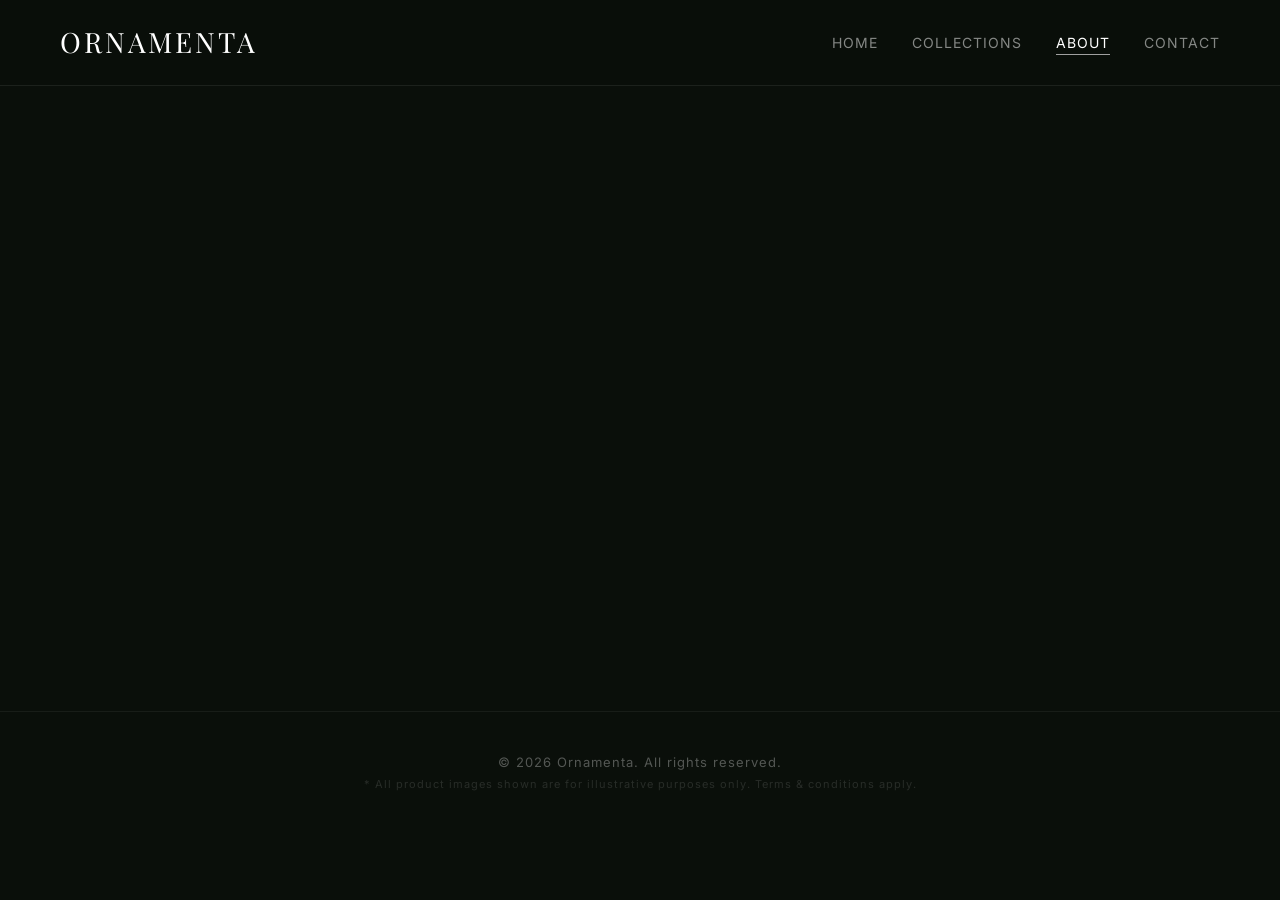
==== about.html @ ed1fb710 "Subpages has been added to the file" ====
<!DOCTYPE html>
<html lang="en">

<head>
    <meta charset="UTF-8">
    <title>Ornamenta — About</title>
    <meta name="description"
        content="The story behind Ornamenta — crafted for men who value identity, precision, and timeless design.">
    <meta name="viewport" content="width=device-width, initial-scale=1.0">
    <link
        href="https://fonts.googleapis.com/css2?family=Playfair+Display:wght@500;700&family=Inter:wght@300;400;500&display=swap"
        rel="stylesheet">
    <link rel="stylesheet" href="style.css">
    <link rel="stylesheet" href="about.css">
</head>

<body>

    <header>
        <div class="logo"><a href="index.html">ORNAMENTA</a></div>
        <nav>
            <a href="home.html">Home</a>
            <a href="collection.html">Collections</a>
            <a href="about.html" class="active">About</a>
            <a href="contact.html">Contact</a>
        </nav>
    </header>

    <!-- About Hero -->
    <section class="about-hero">
        <div class="fade-in">
            <h1>Our Story</h1>
            <p class="about-intro">
                Ornamenta was born from a single belief — that jewelry isn't just for decoration;
                it's an extension of identity. We design for men who move with intention, who value
                craft over hype, and who wear pieces that mean something.
            </p>
        </div>
    </section>

    <!-- Values -->
    <section class="values-section">
        <h2 class="section-title fade-in">What We Stand For</h2>
        <div class="values-grid">
            <div class="value-card fade-in">
                <div class="value-icon">⚒</div>
                <h3>Craftsmanship</h3>
                <p>Each piece passes through the hands of master artisans. No shortcuts, no mass production — just
                    honest, meticulous work.</p>
            </div>
            <div class="value-card fade-in">
                <div class="value-icon">♻</div>
                <h3>Sustainability</h3>
                <p>We source responsibly and design to last. Our packaging is 100% recycled, and our metals are
                    conflict-free.</p>
            </div>
            <div class="value-card fade-in">
                <div class="value-icon">◆</div>
                <h3>Identity</h3>
                <p>Ornamenta doesn't follow trends. We create symbols — pieces that become part of who you are.</p>
            </div>
        </div>
    </section>

    <!-- Founder -->
    <section class="founder-section fade-in">
        <div class="founder-content">
            <h2 class="section-title">Meet the Vision</h2>
            <p>
                "I started Ornamenta because I couldn't find jewelry that matched how I wanted
                to show up in the world — bold but understated, masculine but refined. Every
                piece we make carries that tension, that balance. That's what makes it ours."
            </p>
            <span class="founder-name">— The Founder</span>
        </div>
    </section>

    <footer>
        © 2026 Ornamenta. All rights reserved.<br>
        <span style="font-size: 11px; opacity: 0.4;">* All product images shown are for illustrative purposes only. Terms & conditions apply.</span>
    </footer>

    <script src="script.js"></script>
</body>

</html>
---- style.css ----
/* ===== RESET & BASE ===== */
* {
    margin: 0;
    padding: 0;
    box-sizing: border-box;
}

body {
    font-family: 'Inter', sans-serif;
    background: #0a0f0a;
    color: #fff;
    line-height: 1.6;
    overflow-x: hidden;
}

/* ===== HEADER ===== */
header {
    display: flex;
    justify-content: space-between;
    align-items: center;
    padding: 20px 60px;
    border-bottom: 1px solid rgba(255, 255, 255, 0.08);
    position: sticky;
    top: 0;
    background: rgba(10, 15, 10, 0.95);
    backdrop-filter: blur(12px);
    z-index: 100;
}

.logo {
    font-family: 'Playfair Display', serif;
    font-size: 28px;
    letter-spacing: 3px;
    color: #fff;
}

.logo a {
    text-decoration: none;
    color: inherit;
    -webkit-text-fill-color: inherit;
}

nav a {
    margin-left: 30px;
    text-decoration: none;
    color: rgba(255, 255, 255, 0.5);
    font-size: 14px;
    letter-spacing: 1px;
    text-transform: uppercase;
    transition: color 0.3s ease;
    position: relative;
}

nav a::after {
    content: '';
    position: absolute;
    bottom: -4px;
    left: 0;
    width: 0;
    height: 1px;
    background: #a0a0a0;
    transition: width 0.3s ease;
}

nav a:hover,
nav a.active {
    color: #fff;
}

nav a:hover::after,
nav a.active::after {
    width: 100%;
}

/* ===== PAGE HERO (shared subpage hero) ===== */
.page-hero {
    padding: 120px 60px 80px;
    text-align: center;
    background: radial-gradient(ellipse at center, #121a12 0%, #0a0f0a 70%);
}

.page-hero h1 {
    font-family: 'Playfair Display', serif;
    font-size: clamp(36px, 5vw, 64px);
    letter-spacing: 6px;
    color: #fff;
}

.page-hero p {
    margin-top: 16px;
    color: rgba(255, 255, 255, 0.5);
    font-size: 16px;
    letter-spacing: 2px;
}

/* ===== HERO (index landing) ===== */
.hero {
    height: 90vh;
    display: flex;
    align-items: center;
    justify-content: center;
    text-align: center;
    background: radial-gradient(ellipse at center, #121a12 0%, #0a0f0a 70%);
    position: relative;
}

.hero::before {
    content: '';
    position: absolute;
    inset: 0;
    background: url('data:image/svg+xml,<svg xmlns="http://www.w3.org/2000/svg" viewBox="0 0 100 100"><circle cx="50" cy="50" r="0.5" fill="rgba(160,160,160,0.03)"/></svg>');
    background-size: 20px 20px;
    opacity: 0.5;
}

.hero>div {
    position: relative;
    z-index: 1;
}

.hero h1 {
    font-family: 'Playfair Display', serif;
    font-size: clamp(48px, 7vw, 96px);
    letter-spacing: 12px;
    color: #fff;
}

@keyframes shimmer {

    0%,
    100% {
        background-position: 0% center;
    }

    50% {
        background-position: 100% center;
    }
}

.hero p {
    margin-top: 20px;
    color: rgba(255, 255, 255, 0.5);
    font-size: 16px;
    letter-spacing: 3px;
    text-transform: uppercase;
}

/* ===== BUTTONS ===== */
.btn {
    display: inline-block;
    margin-top: 30px;
    padding: 14px 32px;
    border: 1px solid rgba(160, 160, 160, 0.4);
    text-decoration: none;
    color: #a0a0a0;
    font-size: 13px;
    letter-spacing: 2px;
    text-transform: uppercase;
    transition: all 0.4s ease;
    background: transparent;
    cursor: pointer;
}

.btn:hover {
    background: #a0a0a0;
    color: #0a0f0a;
    border-color: #a0a0a0;
    box-shadow: 0 0 30px rgba(160, 160, 160, 0.2);
}

.btn-sm {
    margin-top: 15px;
    padding: 10px 22px;
    font-size: 11px;
}

/* ===== SECTION TITLES ===== */
.section-title {
    font-family: 'Playfair Display', serif;
    font-size: 36px;
    text-align: center;
    margin-bottom: 50px;
    letter-spacing: 3px;
    color: #fff;
}

/* ===== PRODUCTS / GRID (shared) ===== */
.products {
    padding: 100px 60px;
    text-align: center;
}

.products h2 {
    font-family: 'Playfair Display', serif;
    margin-bottom: 50px;
    font-size: 36px;
    letter-spacing: 3px;
}

.grid {
    display: grid;
    grid-template-columns: repeat(auto-fit, minmax(280px, 1fr));
    gap: 30px;
    max-width: 1200px;
    margin: 0 auto;
}

.card {
    background: linear-gradient(145deg, #0f140f, #0d120d);
    padding: 24px;
    border: 1px solid rgba(255, 255, 255, 0.06);
    transition: all 0.4s ease;
    text-align: center;
}

.card:hover {
    transform: translateY(-8px);
    border-color: rgba(160, 160, 160, 0.3);
    box-shadow: 0 20px 40px rgba(0, 0, 0, 0.4),
        0 0 30px rgba(160, 160, 160, 0.05);
}

.card img {
    width: 100%;
    height: 280px;
    object-fit: cover;
    margin-bottom: 20px;
    filter: grayscale(20%);
    transition: filter 0.4s ease;
}

.card:hover img {
    filter: grayscale(0%);
}

.card h3 {
    margin-bottom: 8px;
    font-family: 'Playfair Display', serif;
    font-size: 20px;
    letter-spacing: 1px;
}

.card p {
    color: rgba(255, 255, 255, 0.5);
    font-size: 14px;
}

.price {
    color: #a0a0a0 !important;
    font-size: 18px !important;
    font-weight: 500;
    margin-top: 8px;
}

/* ===== FOOTER ===== */
footer {
    text-align: center;
    padding: 40px;
    border-top: 1px solid rgba(255, 255, 255, 0.06);
    color: rgba(255, 255, 255, 0.3);
    font-size: 13px;
    letter-spacing: 1px;
}

/* ===== FADE-IN ANIMATION ===== */
.fade-in {
    opacity: 0;
    transform: translateY(30px);
    transition: opacity 0.8s ease, transform 0.8s ease;
}

.fade-in.visible {
    opacity: 1;
    transform: translateY(0);
}

/* ===== RESPONSIVE ===== */
@media (max-width: 768px) {
    header {
        flex-direction: column;
        gap: 16px;
        padding: 16px 24px;
    }

    nav a {
        margin-left: 16px;
        font-size: 12px;
    }

    .products,
    .page-hero {
        padding-left: 24px;
        padding-right: 24px;
    }
}
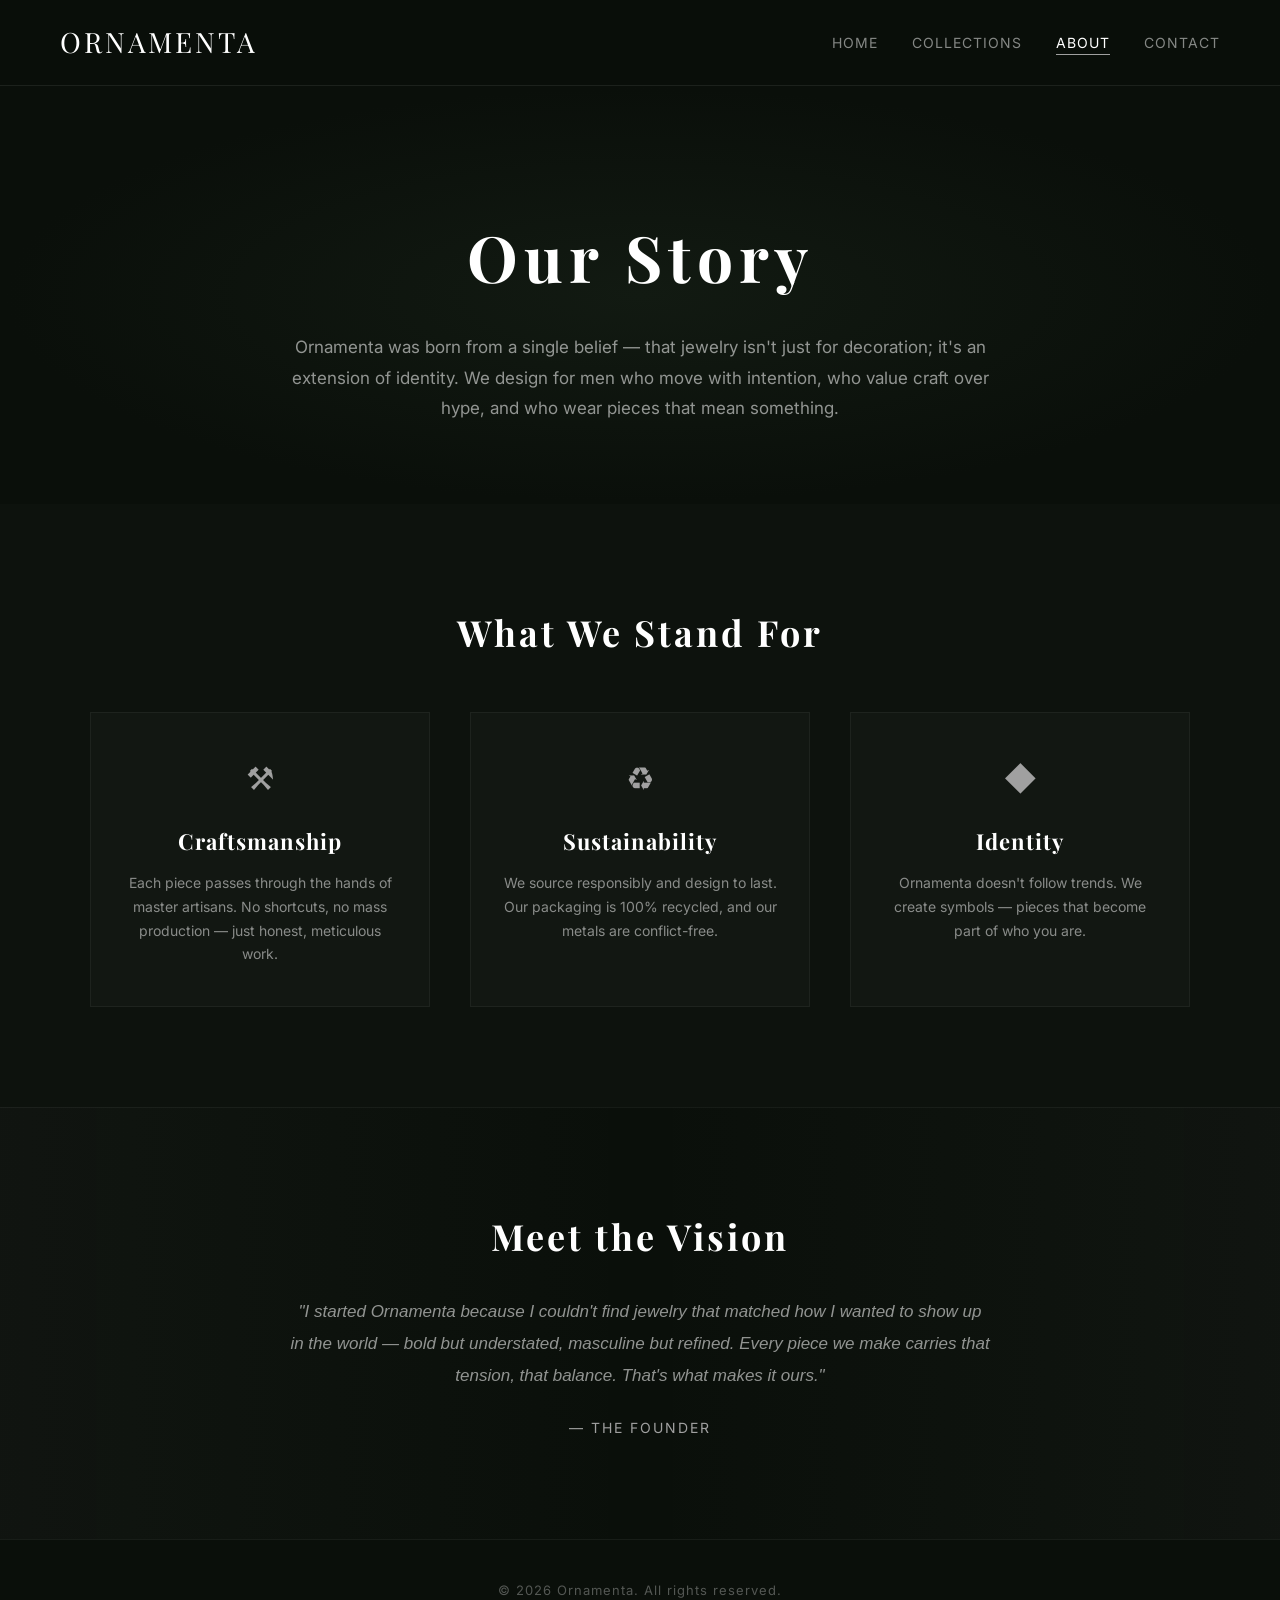
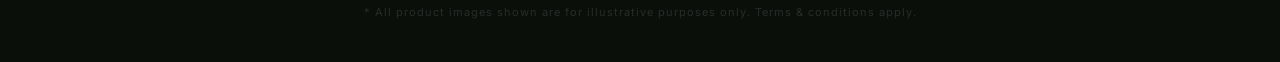
==== commit eb7e726f: "Minor Changes in User Interface" ====
--- a/about.html
+++ b/about.html
@@ -4,11 +4,9 @@
 <head>
     <meta charset="UTF-8">
     <title>Ornamenta — About</title>
-    <meta name="description"
-        content="The story behind Ornamenta — crafted for men who value identity, precision, and timeless design.">
+    <meta name="description" content="The story behind Ornamenta — crafted for men who value identity, precision, and timeless design.">
     <meta name="viewport" content="width=device-width, initial-scale=1.0">
-    <link
-        href="https://fonts.googleapis.com/css2?family=Playfair+Display:wght@500;700&family=Inter:wght@300;400;500&display=swap"
+    <link href="https://fonts.googleapis.com/css2?family=Playfair+Display:wght@500;700&family=Inter:wght@300;400;500&display=swap"
         rel="stylesheet">
     <link rel="stylesheet" href="style.css">
     <link rel="stylesheet" href="about.css">
@@ -26,7 +24,6 @@
         </nav>
     </header>
 
-    <!-- About Hero -->
     <section class="about-hero">
         <div class="fade-in">
             <h1>Our Story</h1>
@@ -38,31 +35,27 @@
         </div>
     </section>
 
-    <!-- Values -->
     <section class="values-section">
         <h2 class="section-title fade-in">What We Stand For</h2>
         <div class="values-grid">
             <div class="value-card fade-in">
-                <div class="value-icon">⚒</div>
+                <div class="value-icon">&#9874;</div>
                 <h3>Craftsmanship</h3>
-                <p>Each piece passes through the hands of master artisans. No shortcuts, no mass production — just
-                    honest, meticulous work.</p>
+                <p>Each piece passes through the hands of master artisans. No shortcuts, no mass production — just honest, meticulous work.</p>
             </div>
             <div class="value-card fade-in">
-                <div class="value-icon">♻</div>
+                <div class="value-icon">&#9851;</div>
                 <h3>Sustainability</h3>
-                <p>We source responsibly and design to last. Our packaging is 100% recycled, and our metals are
-                    conflict-free.</p>
+                <p>We source responsibly and design to last. Our packaging is 100% recycled, and our metals are conflict-free.</p>
             </div>
             <div class="value-card fade-in">
-                <div class="value-icon">◆</div>
+                <div class="value-icon">&#9670;</div>
                 <h3>Identity</h3>
                 <p>Ornamenta doesn't follow trends. We create symbols — pieces that become part of who you are.</p>
             </div>
         </div>
     </section>
 
-    <!-- Founder -->
     <section class="founder-section fade-in">
         <div class="founder-content">
             <h2 class="section-title">Meet the Vision</h2>
@@ -76,8 +69,8 @@
     </section>
 
     <footer>
-        © 2026 Ornamenta. All rights reserved.<br>
-        <span style="font-size: 11px; opacity: 0.4;">* All product images shown are for illustrative purposes only. Terms & conditions apply.</span>
+        &copy; 2026 Ornamenta. All rights reserved.<br>
+        <span style="font-size: 11px; opacity: 0.4;">* All product images shown are for illustrative purposes only. Terms &amp; conditions apply.</span>
     </footer>
 
     <script src="script.js"></script>
--- a/style.css
+++ b/style.css
@@ -1,4 +1,3 @@
-/* ===== RESET & BASE ===== */
 * {
     margin: 0;
     padding: 0;
@@ -7,13 +6,12 @@
 
 body {
     font-family: 'Inter', sans-serif;
-    background: #0a0f0a;
+    background-color: #0a0f0a;
     color: #fff;
     line-height: 1.6;
     overflow-x: hidden;
 }
 
-/* ===== HEADER ===== */
 header {
     display: flex;
     justify-content: space-between;
@@ -22,7 +20,7 @@
     border-bottom: 1px solid rgba(255, 255, 255, 0.08);
     position: sticky;
     top: 0;
-    background: rgba(10, 15, 10, 0.95);
+    background-color: rgba(10, 15, 10, 0.95);
     backdrop-filter: blur(12px);
     z-index: 100;
 }
@@ -37,7 +35,6 @@
 .logo a {
     text-decoration: none;
     color: inherit;
-    -webkit-text-fill-color: inherit;
 }
 
 nav a {
@@ -58,7 +55,7 @@
     left: 0;
     width: 0;
     height: 1px;
-    background: #a0a0a0;
+    background-color: #a0a0a0;
     transition: width 0.3s ease;
 }
 
@@ -72,7 +69,7 @@
     width: 100%;
 }
 
-/* ===== PAGE HERO (shared subpage hero) ===== */
+
 .page-hero {
     padding: 120px 60px 80px;
     text-align: center;
@@ -93,7 +90,7 @@
     letter-spacing: 2px;
 }
 
-/* ===== HERO (index landing) ===== */
+
 .hero {
     height: 90vh;
     display: flex;
@@ -107,13 +104,16 @@
 .hero::before {
     content: '';
     position: absolute;
-    inset: 0;
-    background: url('data:image/svg+xml,<svg xmlns="http://www.w3.org/2000/svg" viewBox="0 0 100 100"><circle cx="50" cy="50" r="0.5" fill="rgba(160,160,160,0.03)"/></svg>');
+    top: 0;
+    left: 0;
+    right: 0;
+    bottom: 0;
+    background-image: url('data:image/svg+xml,<svg xmlns="http://www.w3.org/2000/svg" viewBox="0 0 100 100"><circle cx="50" cy="50" r="0.5" fill="rgba(160,160,160,0.03)"/></svg>');
     background-size: 20px 20px;
     opacity: 0.5;
 }
 
-.hero>div {
+.hero > div {
     position: relative;
     z-index: 1;
 }
@@ -125,18 +125,6 @@
     color: #fff;
 }
 
-@keyframes shimmer {
-
-    0%,
-    100% {
-        background-position: 0% center;
-    }
-
-    50% {
-        background-position: 100% center;
-    }
-}
-
 .hero p {
     margin-top: 20px;
     color: rgba(255, 255, 255, 0.5);
@@ -145,7 +133,7 @@
     text-transform: uppercase;
 }
 
-/* ===== BUTTONS ===== */
+
 .btn {
     display: inline-block;
     margin-top: 30px;
@@ -162,7 +150,7 @@
 }
 
 .btn:hover {
-    background: #a0a0a0;
+    background-color: #a0a0a0;
     color: #0a0f0a;
     border-color: #a0a0a0;
     box-shadow: 0 0 30px rgba(160, 160, 160, 0.2);
@@ -174,7 +162,7 @@
     font-size: 11px;
 }
 
-/* ===== SECTION TITLES ===== */
+
 .section-title {
     font-family: 'Playfair Display', serif;
     font-size: 36px;
@@ -184,7 +172,7 @@
     color: #fff;
 }
 
-/* ===== PRODUCTS / GRID (shared) ===== */
+
 .products {
     padding: 100px 60px;
     text-align: center;
@@ -217,7 +205,7 @@
     transform: translateY(-8px);
     border-color: rgba(160, 160, 160, 0.3);
     box-shadow: 0 20px 40px rgba(0, 0, 0, 0.4),
-        0 0 30px rgba(160, 160, 160, 0.05);
+                0 0 30px rgba(160, 160, 160, 0.05);
 }
 
 .card img {
@@ -252,7 +240,7 @@
     margin-top: 8px;
 }
 
-/* ===== FOOTER ===== */
+
 footer {
     text-align: center;
     padding: 40px;
@@ -262,7 +250,7 @@
     letter-spacing: 1px;
 }
 
-/* ===== FADE-IN ANIMATION ===== */
+
 .fade-in {
     opacity: 0;
     transform: translateY(30px);
@@ -274,7 +262,7 @@
     transform: translateY(0);
 }
 
-/* ===== RESPONSIVE ===== */
+
 @media (max-width: 768px) {
     header {
         flex-direction: column;
--- a/about.css
+++ b/about.css
@@ -0,0 +1,106 @@
+.about-hero {
+    padding: 120px 60px 80px;
+    text-align: center;
+    background: radial-gradient(ellipse at center, #121a12 0%, #0a0f0a 70%);
+}
+
+.about-hero h1 {
+    font-family: 'Playfair Display', serif;
+    font-size: clamp(36px, 5vw, 64px);
+    letter-spacing: 6px;
+    color: #fff;
+}
+
+.about-intro {
+    max-width: 700px;
+    margin: 24px auto 0;
+    color: rgba(255, 255, 255, 0.55);
+    font-size: 17px;
+    line-height: 1.8;
+}
+
+.values-section {
+    padding: 100px 60px;
+    background-color: #0d120d;
+}
+
+.values-grid {
+    display: grid;
+    grid-template-columns: repeat(auto-fit, minmax(280px, 1fr));
+    gap: 40px;
+    max-width: 1100px;
+    margin: 0 auto;
+}
+
+.value-card {
+    text-align: center;
+    padding: 40px 30px;
+    border: 1px solid rgba(255, 255, 255, 0.05);
+    background-color: rgba(255, 255, 255, 0.02);
+    transition: all 0.4s ease;
+}
+
+.value-card:hover {
+    border-color: rgba(160, 160, 160, 0.2);
+    transform: translateY(-4px);
+}
+
+.value-icon {
+    font-size: 32px;
+    margin-bottom: 20px;
+    color: #a0a0a0;
+}
+
+.value-card h3 {
+    font-family: 'Playfair Display', serif;
+    font-size: 22px;
+    margin-bottom: 12px;
+    letter-spacing: 1px;
+}
+
+.value-card p {
+    color: rgba(255, 255, 255, 0.5);
+    font-size: 14px;
+    line-height: 1.7;
+}
+
+.founder-section {
+    padding: 100px 60px;
+    text-align: center;
+    background: linear-gradient(to right, rgba(160, 160, 160, 0.04), transparent, rgba(160, 160, 160, 0.04));
+    border-top: 1px solid rgba(255, 255, 255, 0.05);
+}
+
+.founder-content {
+    max-width: 700px;
+    margin: 0 auto;
+}
+
+.founder-content .section-title {
+    margin-bottom: 30px;
+}
+
+.founder-content p {
+    color: rgba(255, 255, 255, 0.55);
+    font-size: 17px;
+    line-height: 1.9;
+    font-style: italic;
+}
+
+.founder-name {
+    display: block;
+    margin-top: 24px;
+    color: #a0a0a0;
+    font-size: 14px;
+    letter-spacing: 2px;
+    text-transform: uppercase;
+}
+
+@media (max-width: 768px) {
+    .values-section,
+    .founder-section,
+    .about-hero {
+        padding-left: 24px;
+        padding-right: 24px;
+    }
+}
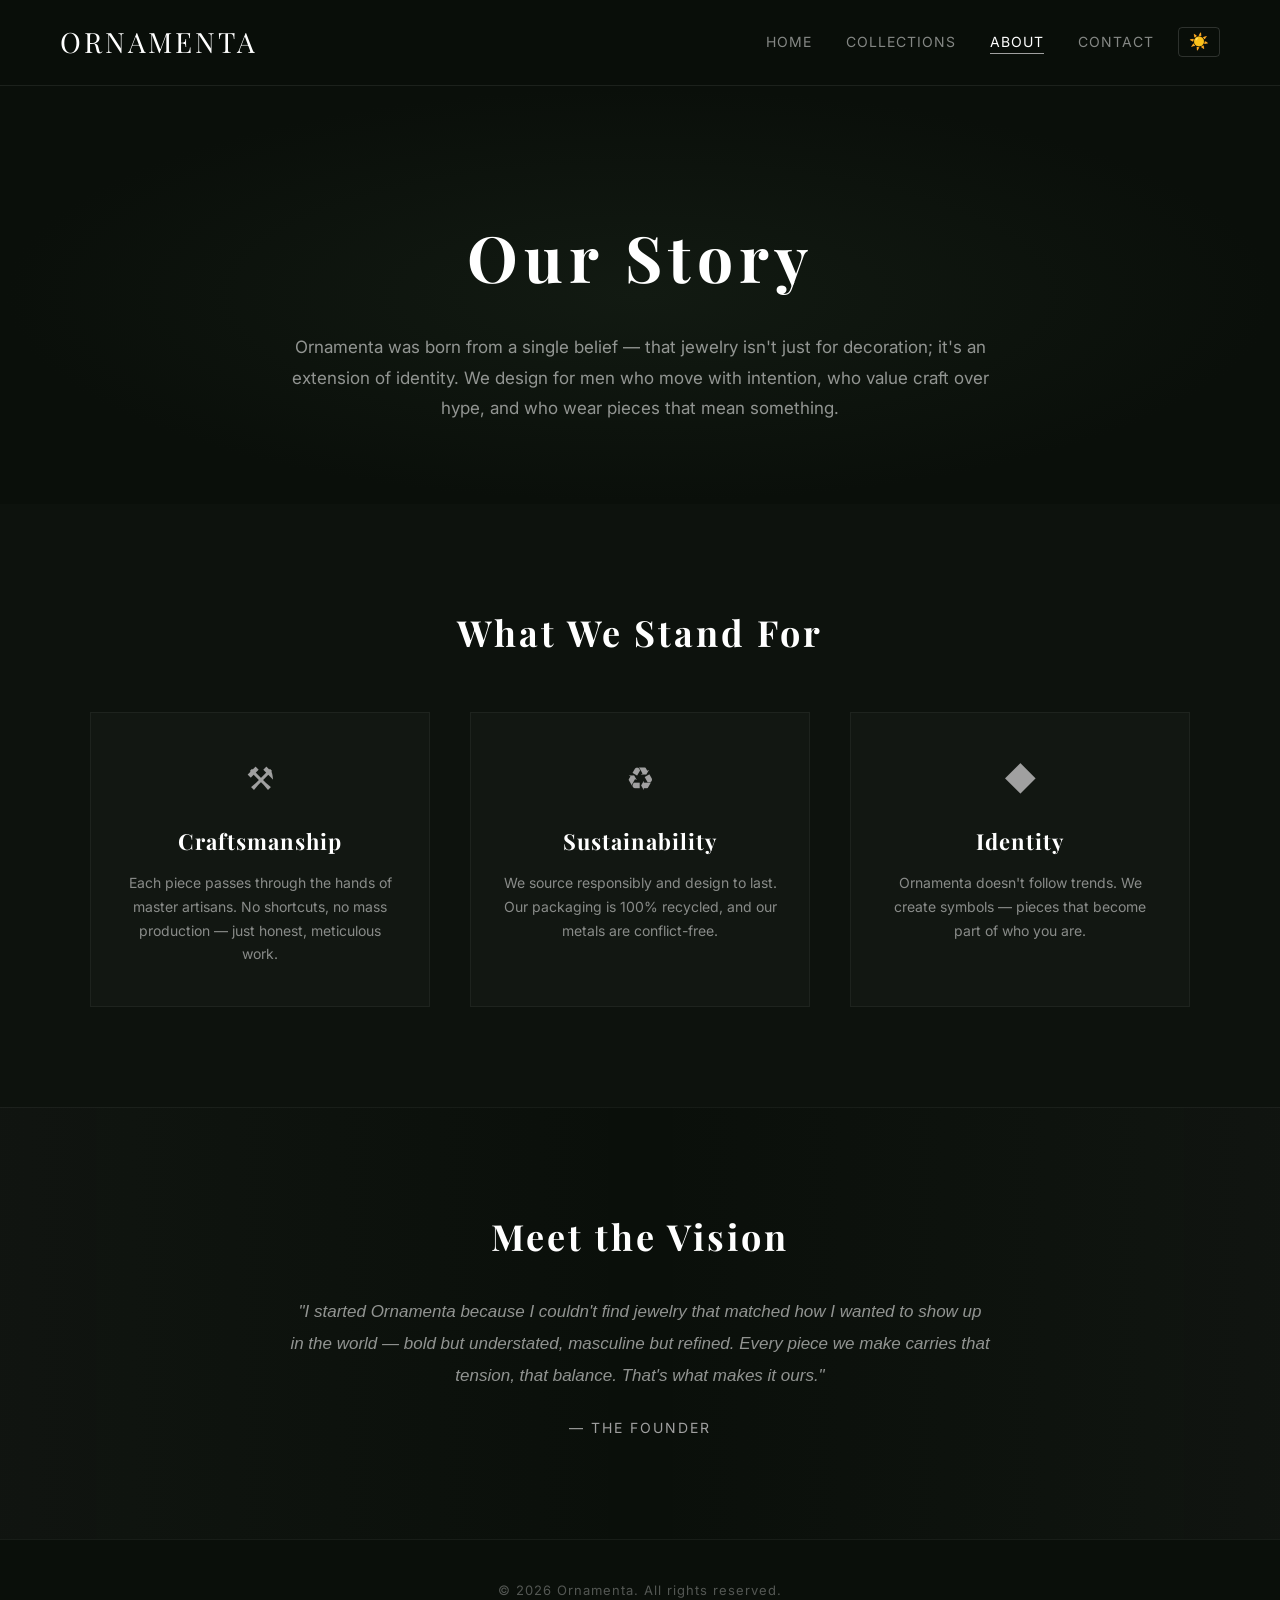
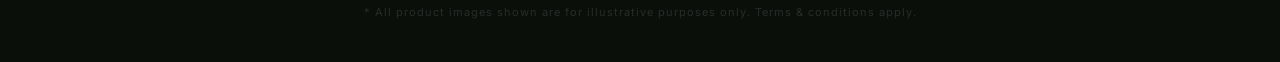
==== commit 1f9ad6ec: "Added HOFs and core Features" ====
--- a/about.html
+++ b/about.html
@@ -21,6 +21,7 @@
             <a href="collection.html">Collections</a>
             <a href="about.html" class="active">About</a>
             <a href="contact.html">Contact</a>
+            <button id="themeToggle" class="theme-toggle" title="Toggle light/dark mode">☀️</button>
         </nav>
     </header>
 
--- a/style.css
+++ b/style.css
@@ -280,4 +280,298 @@
         padding-left: 24px;
         padding-right: 24px;
     }
+}
+
+
+.theme-toggle {
+    background: none;
+    border: 1px solid rgba(255, 255, 255, 0.15);
+    color: #fff;
+    font-size: 16px;
+    padding: 6px 10px;
+    margin-left: 20px;
+    cursor: pointer;
+    border-radius: 4px;
+    transition: all 0.3s ease;
+    line-height: 1;
+}
+
+.theme-toggle:hover {
+    border-color: rgba(160, 160, 160, 0.5);
+    background: rgba(255, 255, 255, 0.05);
+}
+
+
+.fav-btn {
+    position: absolute;
+    top: 12px;
+    left: 12px;
+    background: rgba(0, 0, 0, 0.5);
+    border: 1px solid rgba(255, 255, 255, 0.15);
+    color: rgba(255, 255, 255, 0.4);
+    font-size: 18px;
+    width: 36px;
+    height: 36px;
+    display: flex;
+    align-items: center;
+    justify-content: center;
+    cursor: pointer;
+    border-radius: 50%;
+    transition: all 0.3s ease;
+    z-index: 2;
+    padding: 0;
+    line-height: 1;
+}
+
+.fav-btn:hover {
+    color: #e74c3c;
+    border-color: rgba(231, 76, 60, 0.4);
+    background: rgba(231, 76, 60, 0.1);
+    transform: scale(1.15);
+}
+
+.fav-btn.favorited {
+    color: #e74c3c;
+    background: rgba(231, 76, 60, 0.15);
+    border-color: rgba(231, 76, 60, 0.4);
+}
+
+
+[data-theme="light"] {
+    background-color: #f5f3ef;
+    color: #1a1a1a;
+}
+
+[data-theme="light"] header {
+    background-color: rgba(245, 243, 239, 0.97);
+    border-bottom-color: rgba(0, 0, 0, 0.08);
+}
+
+[data-theme="light"] .logo,
+[data-theme="light"] .logo a {
+    color: #1a1a1a;
+}
+
+[data-theme="light"] nav a {
+    color: rgba(0, 0, 0, 0.45);
+}
+
+[data-theme="light"] nav a:hover,
+[data-theme="light"] nav a.active {
+    color: #1a1a1a;
+}
+
+[data-theme="light"] nav a::after {
+    background-color: #555;
+}
+
+[data-theme="light"] .theme-toggle {
+    border-color: rgba(0, 0, 0, 0.15);
+    color: #1a1a1a;
+}
+
+[data-theme="light"] .theme-toggle:hover {
+    background: rgba(0, 0, 0, 0.05);
+    border-color: rgba(0, 0, 0, 0.3);
+}
+
+[data-theme="light"] .hero,
+[data-theme="light"] .page-hero,
+[data-theme="light"] .about-hero {
+    background: radial-gradient(ellipse at center, #e8e4dc 0%, #f5f3ef 70%);
+}
+
+[data-theme="light"] .hero h1,
+[data-theme="light"] .page-hero h1,
+[data-theme="light"] .about-hero h1,
+[data-theme="light"] h1, [data-theme="light"] h2, [data-theme="light"] h3 {
+    color: #1a1a1a;
+}
+
+[data-theme="light"] .hero p,
+[data-theme="light"] .page-hero p {
+    color: rgba(0, 0, 0, 0.5);
+}
+
+[data-theme="light"] .btn {
+    border-color: rgba(100, 100, 100, 0.4);
+    color: #555;
+}
+
+[data-theme="light"] .btn:hover {
+    background-color: #555;
+    color: #fff;
+    border-color: #555;
+}
+
+[data-theme="light"] .section-title {
+    color: #1a1a1a;
+}
+
+[data-theme="light"] .card {
+    background: linear-gradient(145deg, #fff, #f7f5f1);
+    border-color: rgba(0, 0, 0, 0.08);
+}
+
+[data-theme="light"] .card:hover {
+    border-color: rgba(100, 100, 100, 0.25);
+    box-shadow: 0 20px 40px rgba(0, 0, 0, 0.1),
+                0 0 30px rgba(100, 100, 100, 0.05);
+}
+
+[data-theme="light"] .card h3 {
+    color: #1a1a1a;
+}
+
+[data-theme="light"] .card p {
+    color: rgba(0, 0, 0, 0.5);
+}
+
+[data-theme="light"] .card img {
+    filter: grayscale(10%);
+}
+
+[data-theme="light"] .price {
+    color: #555 !important;
+}
+
+[data-theme="light"] footer {
+    border-top-color: rgba(0, 0, 0, 0.08);
+    color: rgba(0, 0, 0, 0.35);
+}
+
+[data-theme="light"] .products {
+    background-color: #f5f3ef;
+}
+
+[data-theme="light"] .features-section,
+[data-theme="light"] .values-section,
+[data-theme="light"] .faq-section {
+    background-color: #ece9e2;
+}
+
+[data-theme="light"] .feature-card,
+[data-theme="light"] .value-card {
+    background-color: rgba(0, 0, 0, 0.02);
+    border-color: rgba(0, 0, 0, 0.06);
+}
+
+[data-theme="light"] .feature-card:hover,
+[data-theme="light"] .value-card:hover {
+    border-color: rgba(100, 100, 100, 0.2);
+}
+
+[data-theme="light"] .feature-card p,
+[data-theme="light"] .value-card p {
+    color: rgba(0, 0, 0, 0.5);
+}
+
+[data-theme="light"] .feature-icon,
+[data-theme="light"] .value-icon {
+    color: #666;
+}
+
+[data-theme="light"] .newsletter {
+    background: linear-gradient(to right, rgba(100, 100, 100, 0.06), transparent, rgba(100, 100, 100, 0.06));
+    border-top-color: rgba(0, 0, 0, 0.06);
+    border-bottom-color: rgba(0, 0, 0, 0.06);
+}
+
+[data-theme="light"] .newsletter > p {
+    color: rgba(0, 0, 0, 0.5);
+}
+
+[data-theme="light"] .newsletter-form input {
+    background-color: rgba(0, 0, 0, 0.04);
+    border-color: rgba(0, 0, 0, 0.12);
+    color: #1a1a1a;
+}
+
+[data-theme="light"] .newsletter-form input::placeholder {
+    color: rgba(0, 0, 0, 0.35);
+}
+
+[data-theme="light"] .about-intro {
+    color: rgba(0, 0, 0, 0.55);
+}
+
+[data-theme="light"] .founder-section {
+    background: linear-gradient(to right, rgba(100, 100, 100, 0.05), transparent, rgba(100, 100, 100, 0.05));
+    border-top-color: rgba(0, 0, 0, 0.06);
+}
+
+[data-theme="light"] .founder-content p {
+    color: rgba(0, 0, 0, 0.55);
+}
+
+[data-theme="light"] .founder-name {
+    color: #666;
+}
+
+[data-theme="light"] .faq-question {
+    color: #1a1a1a;
+}
+
+[data-theme="light"] .faq-question::after {
+    color: rgba(0, 0, 0, 0.3);
+}
+
+[data-theme="light"] .faq-item.open .faq-question::after {
+    color: #555;
+}
+
+[data-theme="light"] .faq-question:hover {
+    color: #555;
+}
+
+[data-theme="light"] .faq-answer p {
+    color: rgba(0, 0, 0, 0.5);
+}
+
+[data-theme="light"] .faq-item {
+    border-bottom-color: rgba(0, 0, 0, 0.08);
+}
+
+[data-theme="light"] .form-group input,
+[data-theme="light"] .form-group textarea {
+    background-color: rgba(0, 0, 0, 0.03);
+    border-color: rgba(0, 0, 0, 0.12);
+    color: #1a1a1a;
+}
+
+[data-theme="light"] .form-group input::placeholder,
+[data-theme="light"] .form-group textarea::placeholder {
+    color: rgba(0, 0, 0, 0.3);
+}
+
+[data-theme="light"] .form-group label {
+    color: rgba(0, 0, 0, 0.5);
+}
+
+[data-theme="light"] .contact-info h2,
+[data-theme="light"] .contact-form-wrapper h2 {
+    color: #1a1a1a;
+}
+
+[data-theme="light"] .info-item h4 {
+    color: rgba(0, 0, 0, 0.45);
+}
+
+[data-theme="light"] .info-item p,
+[data-theme="light"] .info-item a {
+    color: rgba(0, 0, 0, 0.65);
+}
+
+[data-theme="light"] .socials a {
+    color: rgba(0, 0, 0, 0.5);
+}
+
+[data-theme="light"] .form-success {
+    color: #555;
+}
+
+[data-theme="light"] .fav-btn {
+    background: rgba(255, 255, 255, 0.8);
+    border-color: rgba(0, 0, 0, 0.12);
+    color: rgba(0, 0, 0, 0.3);
 }
